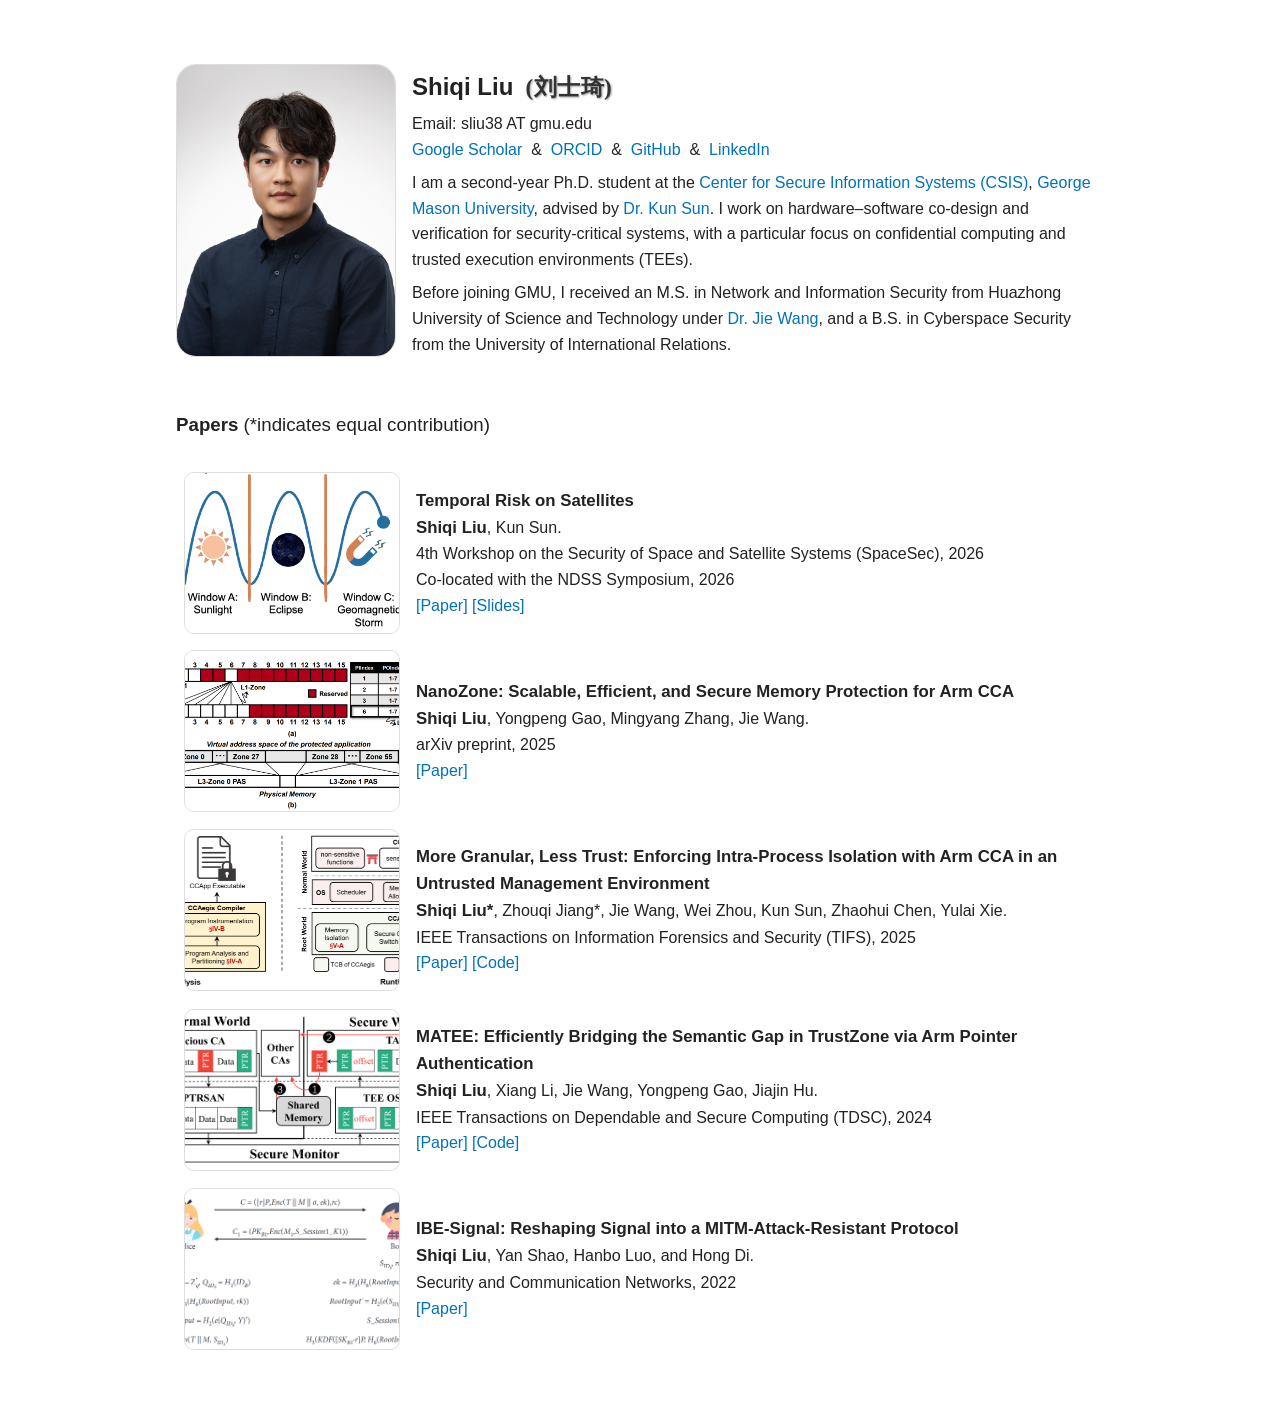
==== index.html @ ce76e2c4 "Update Ph.D. student year and paper links" ====
<!DOCTYPE html>
<html lang="en">

<head>
  <meta charset="utf-8">
  <title>Shiqi Liu's Homepage</title>
  <meta name="viewport" content="width=device-width, initial-scale=1">
  <meta name="description"
  content="Shiqi Liu — Ph.D. student at CSIS, George Mason University. Research focuses on program verification, with an emphasis on security patch verification, and interests in systems security, including confidential computing, trusted execution environments (TEEs), and software–hardware co-design.">
  <link href="res/css/site.css" rel="stylesheet">
</head>

<body>

  <div class="header">
    <div class="container">
      <div class="content-div"></div>
      <div class="row align-items-center">
        <div class="col-md-3 align-column-center">
          <img class="img-fluid avatar" src="res/figs/resume.jpg"
            style="border-radius:20px;border:1px solid #ddd;margin-bottom:5px" alt="profile" loading="lazy">
        </div>
        <div class="col-md-9">
          <h2> Shiqi Liu <span class="zh-name" lang="zh-Hans">(刘士琦)</span> </h2>
          Email: sliu38 AT gmu.edu<br>
          <a href="https://scholar.google.com/citations?user=Jdgy_5MAAAAJ&hl=en" target="_blank" rel="noopener"> Google
            Scholar </a>
          &nbsp;&amp;&nbsp; <a href="https://orcid.org/0000-0002-9164-8069" target="_blank" rel="noopener"> ORCID </a>
          &nbsp;&amp;&nbsp; <a href="https://github.com/erhade" target="_blank" rel="noopener"> GitHub </a>
          &nbsp;&amp;&nbsp; <a href="https://www.linkedin.com/in/shiqi-liu-83b3a9381/" target="_blank" rel="noopener">
            LinkedIn </a>

          <div class="small-div"></div>
          I am a second-year Ph.D. student at the <a href="https://csis.gmu.edu/" target="_blank" rel="noopener">Center
            for Secure
            Information Systems (CSIS)</a>, <a href="https://www.gmu.edu/" target="_blank" rel="noopener"> George Mason
            University</a>,
          advised by <a href="https://csis.gmu.edu/ksun/" target="_blank" rel="noopener"> Dr. Kun Sun</a>. 
          I work on hardware–software co-design and verification for security-critical systems, 
          with a particular focus on confidential computing and trusted execution environments (TEEs).

          <div class="small-div"></div>
          Before joining GMU, I received an M.S. in Network and Information Security from Huazhong University of Science
          and Technology under <a href="http://faculty.hust.edu.cn/wangjie123/zh_CN/index.htm" target="_blank"
            rel="noopener"> Dr. Jie
            Wang</a>, and a B.S. in Cyberspace Security from the University of International
          Relations.
        </div>
      </div>
    </div>
  </div>

  <!-- 
  <div class="container">
    <h3> Activities </h3>
    <ul>
      <li>Talk</li>
      <li class="no-bullet">
        <details>
          <summary>Show more...</summary>
          <ul>
            <li>Reviewing: XYZ.</li>
          </ul>
        </details>
      </li>
    </ul>
  </div> -->

  <div class="container">
    <h3> Papers <span class="" style="font-weight:normal">(*indicates equal contribution)</span></h3>
    <div class="small-div"></div>

    <div class="row align-items-center paper-wrap">
      <div class="col-md-3 align-column-center">
        <a href="res/files/temporal.pdf" target="_blank" rel="noopener">
          <img class="paper-thumb" src="res/figs/spacesec-temporal.png" alt="spacesec-temporal" loading="lazy">
        </a>
      </div>

      <div class="col-md-9">
        <div class="paper">
          <b>Temporal Risk on Satellites</b><br>
          <b>Shiqi Liu</b>, Kun Sun.<br>
          4th Workshop on the Security of Space and Satellite Systems (SpaceSec), 2026<br>
          Co-located with the NDSS Symposium, 2026<br>
          <a href="res/files/temporal.pdf">[Paper]</a>
          <a href="res/files/temporal-slide.pdf">[Slides]</a>
        </div>
      </div>
    </div>

    <div class="row align-items-center paper-wrap">
      <div class="col-md-3 align-column-center">
        <a href="https://arxiv.org/pdf/2506.07034" target="_blank" rel="noopener">
          <img class="paper-thumb" src="res/figs/nanozone.png" alt="NanoZone" loading="lazy">
        </a>
      </div>

      <div class="col-md-9">
        <div class="paper">
          <b>NanoZone: Scalable, Efficient, and Secure Memory Protection for Arm CCA</b><br>
          <b>Shiqi Liu</b>, Yongpeng Gao, Mingyang Zhang, Jie Wang.<br>
          arXiv preprint, 2025<br>
          <a href="https://arxiv.org/pdf/2506.07034">[Paper]</a>
        </div>
      </div>
    </div>

    <div class="row align-items-center paper-wrap">
      <div class="col-md-3 align-column-center">
        <a href="https://doi.org/10.1109/tifs.2025.3634981" target="_blank" rel="noopener">
          <img class="paper-thumb" src="res/figs/ccaegis.png" alt="CCAegis" loading="lazy">
        </a>
      </div>

      <div class="col-md-9">
        <div class="paper">
          <b>More Granular, Less Trust: Enforcing Intra-Process Isolation with Arm CCA in an Untrusted Management Environment</b><br>
          <b>Shiqi Liu*</b>, Zhouqi Jiang*, Jie Wang, Wei Zhou, Kun Sun, Zhaohui Chen, Yulai Xie.<br>
          IEEE Transactions on Information Forensics and Security (TIFS), 2025<br>
          <a href="res/files/CCAegis.pdf">[Paper]</a> <a
            href="https://github.com/erhade/CCAegis">[Code]</a>
        </div>
      </div>
    </div>

    <div class="row align-items-center paper-wrap">
      <div class="col-md-3 align-column-center">
        <a href="https://doi.org/10.1109/TDSC.2024.3445296" target="_blank" rel="noopener">
          <img class="paper-thumb" src="res/figs/matee.png" alt="MATEE" loading="lazy">
        </a>
      </div>

      <div class="col-md-9">
        <div class="paper">
          <b>MATEE: Efficiently Bridging the Semantic Gap in TrustZone via Arm Pointer Authentication</b><br>
          <b>Shiqi Liu</b>, Xiang Li, Jie Wang, Yongpeng Gao, Jiajin Hu.<br>
          IEEE Transactions on Dependable and Secure Computing (TDSC), 2024<br>
          <a href="res/files/MATEE.pdf">[Paper]</a> <a
            href="https://github.com/erhade/MaTEE">[Code]</a>
        </div>
      </div>
    </div>

    <div class="row align-items-center paper-wrap">
      <div class="col-md-3 align-column-center">
        <a href="https://onlinelibrary.wiley.com/doi/epdf/10.1155/2022/8653453" target="_blank" rel="noopener">
          <img class="paper-thumb" src="res/figs/ibe-signal.png" alt="IBE-Signal" loading="lazy">
        </a>
      </div>

      <div class="col-md-9">
        <div class="paper">
          <b>IBE-Signal: Reshaping Signal into a MITM-Attack-Resistant Protocol</b><br>
          <b>Shiqi Liu</b>, Yan Shao, Hanbo Luo, and Hong Di.<br>
          Security and Communication Networks, 2022<br>
          <a href="https://onlinelibrary.wiley.com/doi/epdf/10.1155/2022/8653453">[Paper]</a>
        </div>
      </div>
    </div>

    <div class="section-div"></div>
  </div>

</body>

</html>
---- res/css/site.css ----
:root {
  --link: #0071bc;
  --link-hover: #208799;
  --text: #222;
  --muted: #666;
}

* {
  box-sizing: border-box
}

html,
body {
  margin: 0;
  padding: 0;
  color: var(--text);
  font: 16px/1.6 -apple-system, BlinkMacSystemFont, "Segoe UI", Roboto, Helvetica, Arial
}

a:link,
a:visited {
  color: var(--link);
  text-decoration: none
}

a:hover {
  color: var(--link-hover);
  text-decoration: none
}

.container {
  max-width: 960px;
  margin: 0 auto;
  padding: 0 16px
}

.header {
  font-family: Arial;
  padding: 2rem 1rem
}

.img-fluid {
  max-width: 100%;
  height: auto
}

.row {
  display: flex;
  flex-wrap: wrap;
  align-items: center;
  margin-left: -8px;
  margin-right: -8px
}

[class^="col-"],
[class*=" col-"] {
  padding-left: 8px;
  padding-right: 8px
}

.col-md-3,
.col-md-9 {
  width: 100%
}

@media(min-width:768px) {
  .col-md-3 {
    width: 25%
  }

  .col-md-9 {
    width: 75%
  }
}

.align-items-center {
  align-items: center
}

.align-column-center {
  display: flex;
  flex-direction: column;
  justify-content: center
}

.avatar {
  display: block;
  margin: 0 auto 5px;
  border-radius: 20px;
  border: 1px solid #ddd;
}

hr {
  border: 0;
  height: 1px;
  background-image: linear-gradient(to right, rgba(0, 113, 188, 0.2), rgba(0, 0, 0, 0.1), rgba(0, 113, 188, 0.2));
  margin: 20px 0
}

.gap-20 {
  height: 20px
}

.gap-10 {
  height: 10px
}

.section-div {
  height: 3em
}

.content-div {
  height: 2em
}

.small-div {
  height: .5em
}

code {
  background: rgba(0, 0, 0, .05);
  padding: 0 4px;
  border-radius: 4px
}

h2 {
  margin: 0 0 4px
}

h3 {
  margin: 16px 0 8px
}

ul {
  padding-left: 20px
}

.no-bullet {
  list-style: none;
  margin-left: 0
}

.paper {
  margin: 16px 0
}

.paper b {
  font-size: 1.05rem
}

.muted {
  color: var(--muted)
}

.zh-name {
  font-family: "STKaiti", "KaiTi", "KaiTi_GB2312", "Songti SC", "Noto Serif SC", "SimSun", serif;
  font-weight: 600;
  color: #333;
  text-shadow: 1px 1px 2px rgba(0, 0, 0, .4);
  margin-left: .35rem;
  letter-spacing: .02em;
  font-size: 0.95em;
}

.paper-wrap {
  margin: 16px 0;
}

.paper-thumb {
  width: 100%;
  display: block;
  border-radius: 10px;
  border: 1px solid #ddd;
  object-fit: cover;
  aspect-ratio: 4 / 3;
}

@media (max-width: 767px) {
  .paper-thumb {
    margin-bottom: 8px;
  }
}
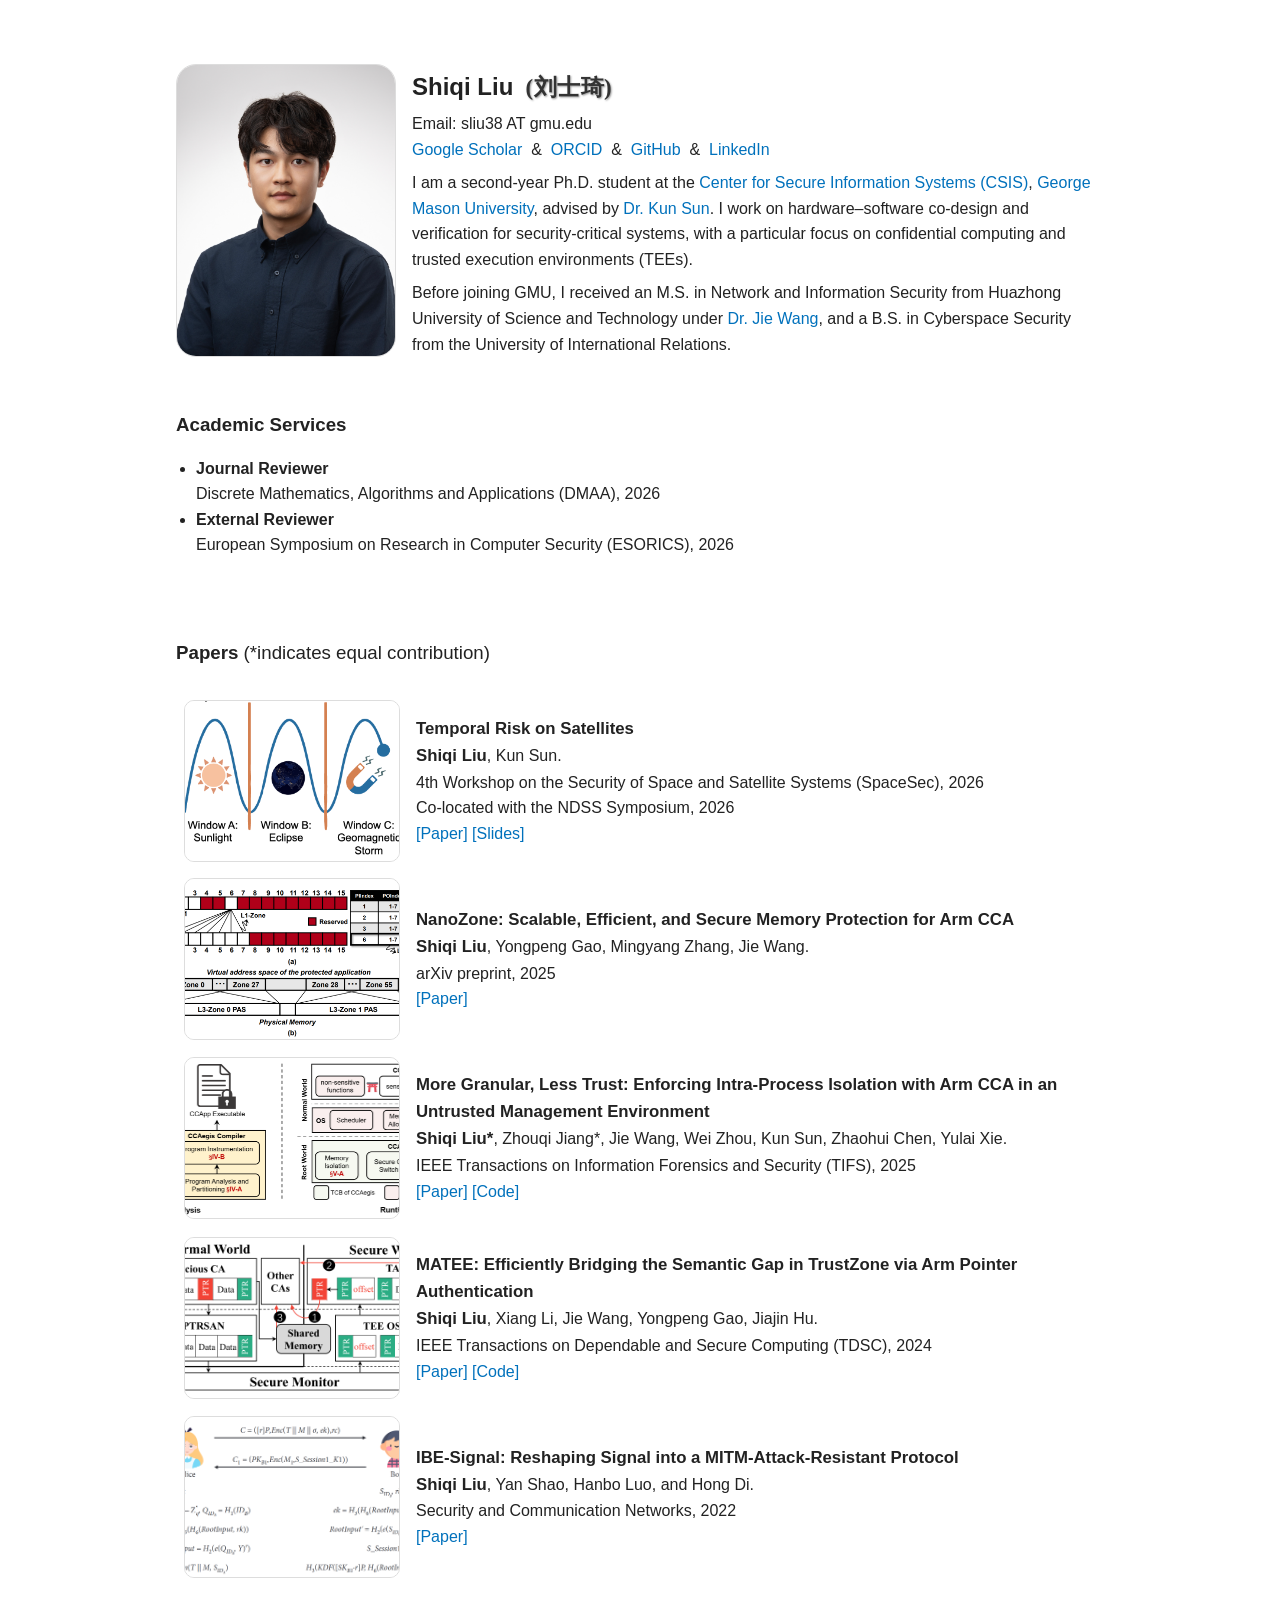
==== commit 844ce428: "Add academic services section to index.html Added academic services section with journal and externa" ====
--- a/index.html
+++ b/index.html
@@ -65,6 +65,22 @@
       </li>
     </ul>
   </div> -->
+
+    <div class="container">
+    <h3> Academic Services </h3>
+    <ul>
+      <li>
+        <b>Journal Reviewer</b><br>
+        Discrete Mathematics, Algorithms and Applications (DMAA), 2026
+      </li>
+      <li>
+        <b>External Reviewer</b><br>
+        European Symposium on Research in Computer Security (ESORICS), 2026
+      </li>
+    </ul>
+
+    <div class="section-div"></div>
+  </div>
 
   <div class="container">
     <h3> Papers <span class="" style="font-weight:normal">(*indicates equal contribution)</span></h3>
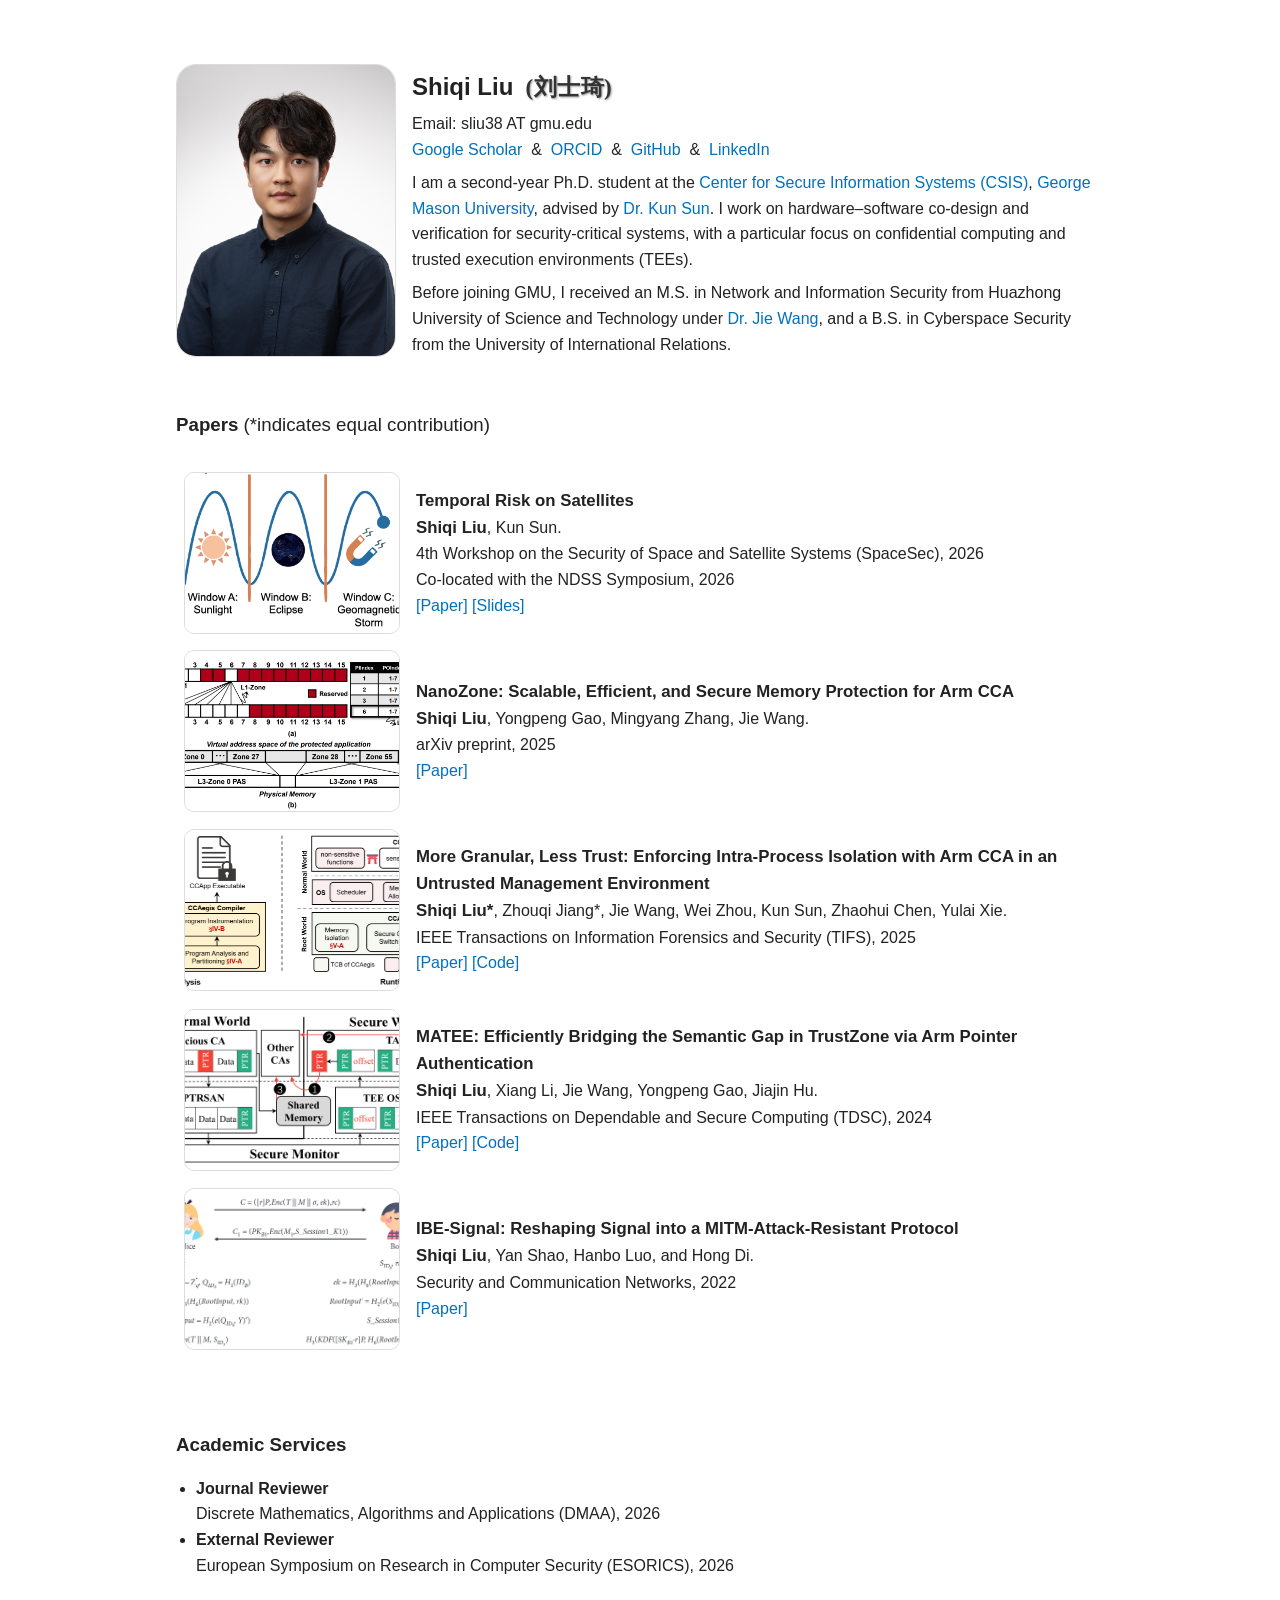
==== commit 840d550b: "Restore Academic Services section in index.html" ====
--- a/index.html
+++ b/index.html
@@ -65,22 +65,6 @@
       </li>
     </ul>
   </div> -->
-
-    <div class="container">
-    <h3> Academic Services </h3>
-    <ul>
-      <li>
-        <b>Journal Reviewer</b><br>
-        Discrete Mathematics, Algorithms and Applications (DMAA), 2026
-      </li>
-      <li>
-        <b>External Reviewer</b><br>
-        European Symposium on Research in Computer Security (ESORICS), 2026
-      </li>
-    </ul>
-
-    <div class="section-div"></div>
-  </div>
 
   <div class="container">
     <h3> Papers <span class="" style="font-weight:normal">(*indicates equal contribution)</span></h3>
@@ -178,6 +162,22 @@
     <div class="section-div"></div>
   </div>
 
+      <div class="container">
+    <h3> Academic Services </h3>
+    <ul>
+      <li>
+        <b>Journal Reviewer</b><br>
+        Discrete Mathematics, Algorithms and Applications (DMAA), 2026
+      </li>
+      <li>
+        <b>External Reviewer</b><br>
+        European Symposium on Research in Computer Security (ESORICS), 2026
+      </li>
+    </ul>
+
+    <div class="section-div"></div>
+  </div>
+
 </body>
 
 </html>
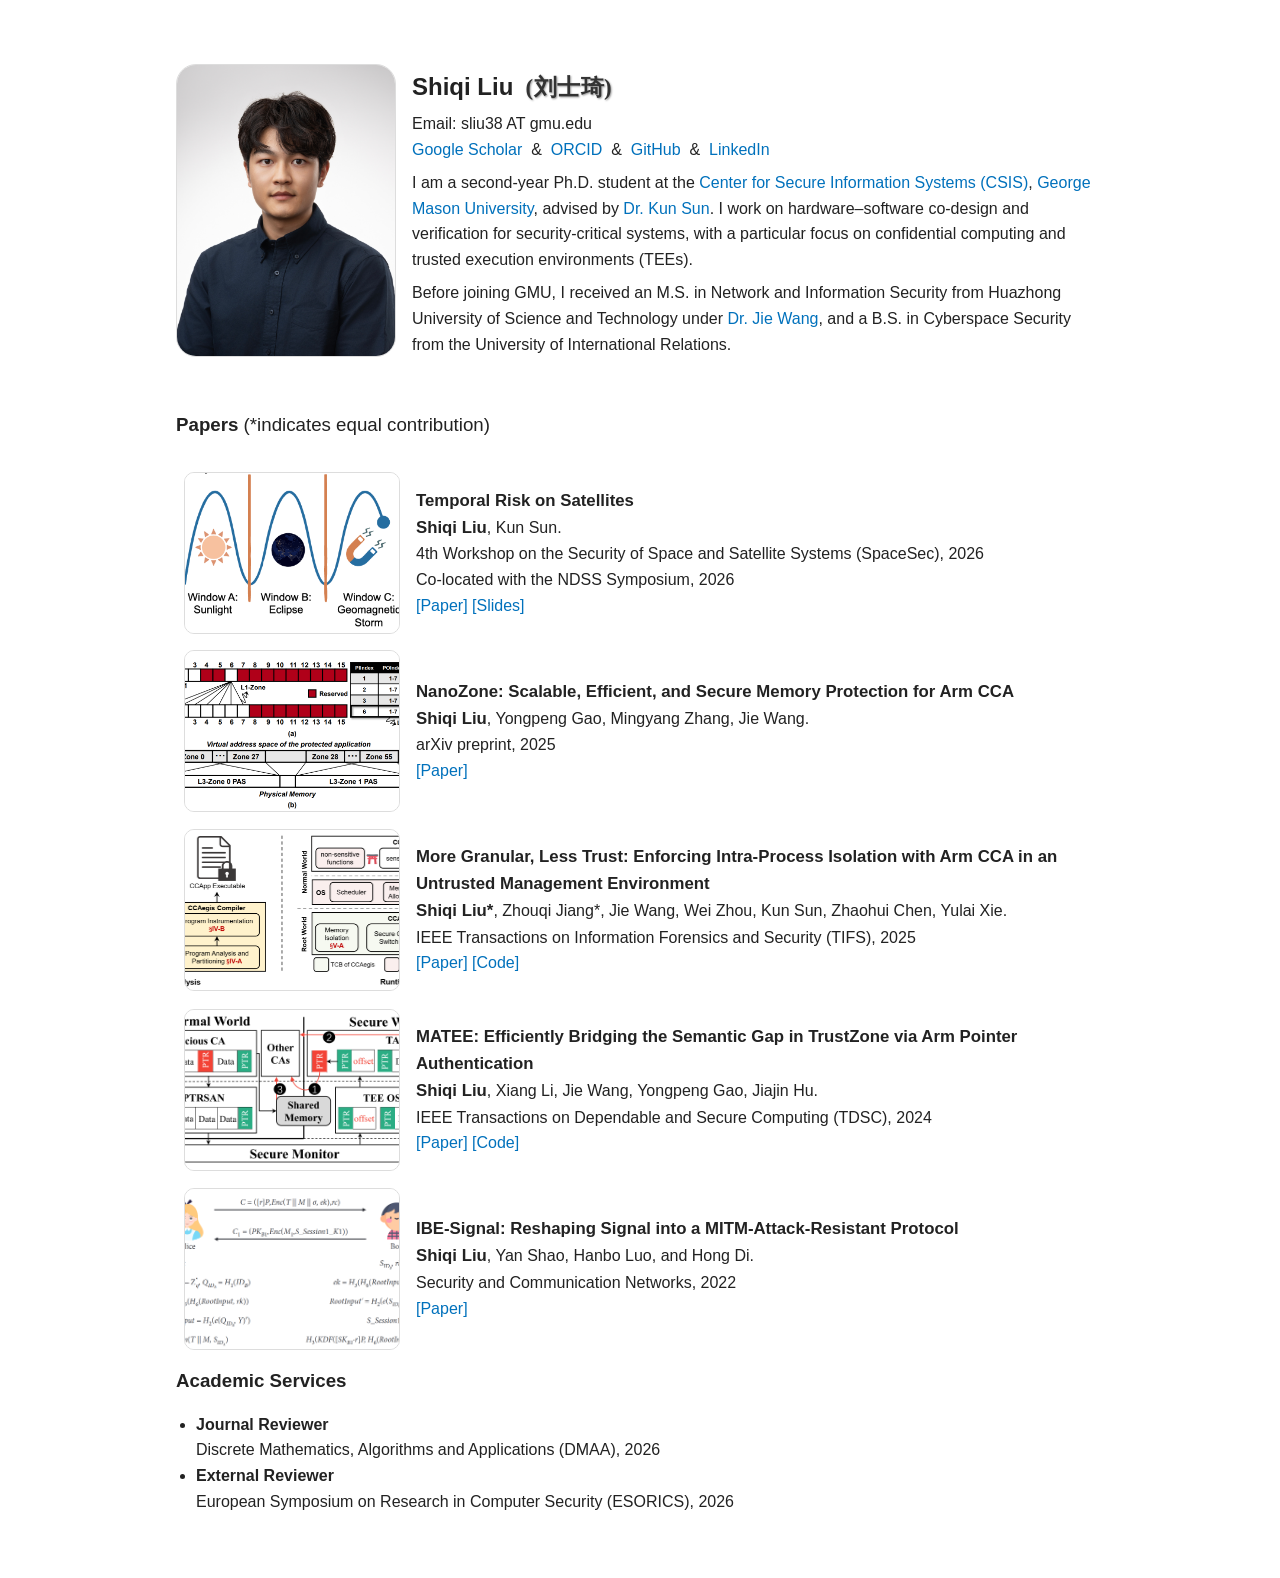
==== commit daeeabe4: "Remove empty section div and fix container structure" ====
--- a/index.html
+++ b/index.html
@@ -158,11 +158,9 @@
         </div>
       </div>
     </div>
-
-    <div class="section-div"></div>
   </div>
 
-      <div class="container">
+  <div class="container">
     <h3> Academic Services </h3>
     <ul>
       <li>
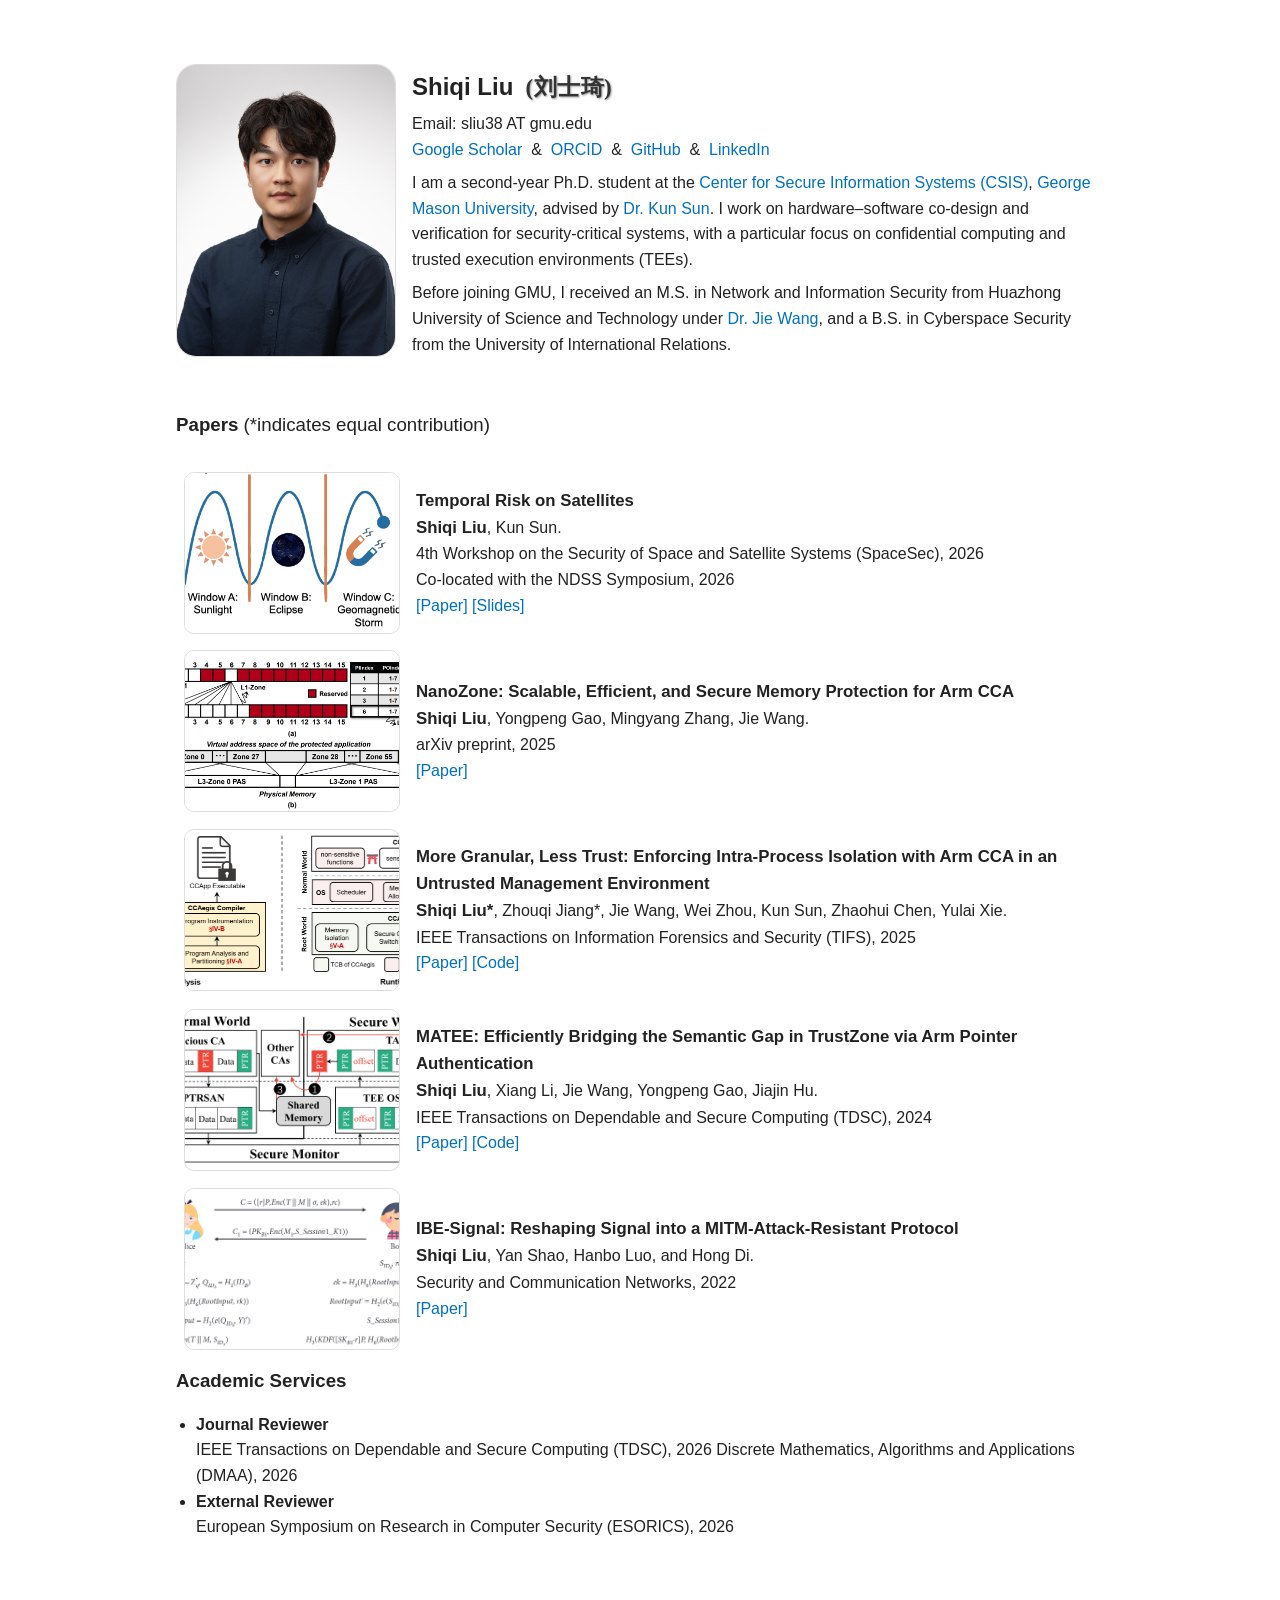
==== commit 97135ee1: "Add IEEE Transactions as journal reviewer" ====
--- a/index.html
+++ b/index.html
@@ -165,6 +165,7 @@
     <ul>
       <li>
         <b>Journal Reviewer</b><br>
+        IEEE Transactions on Dependable and Secure Computing (TDSC), 2026
         Discrete Mathematics, Algorithms and Applications (DMAA), 2026
       </li>
       <li>
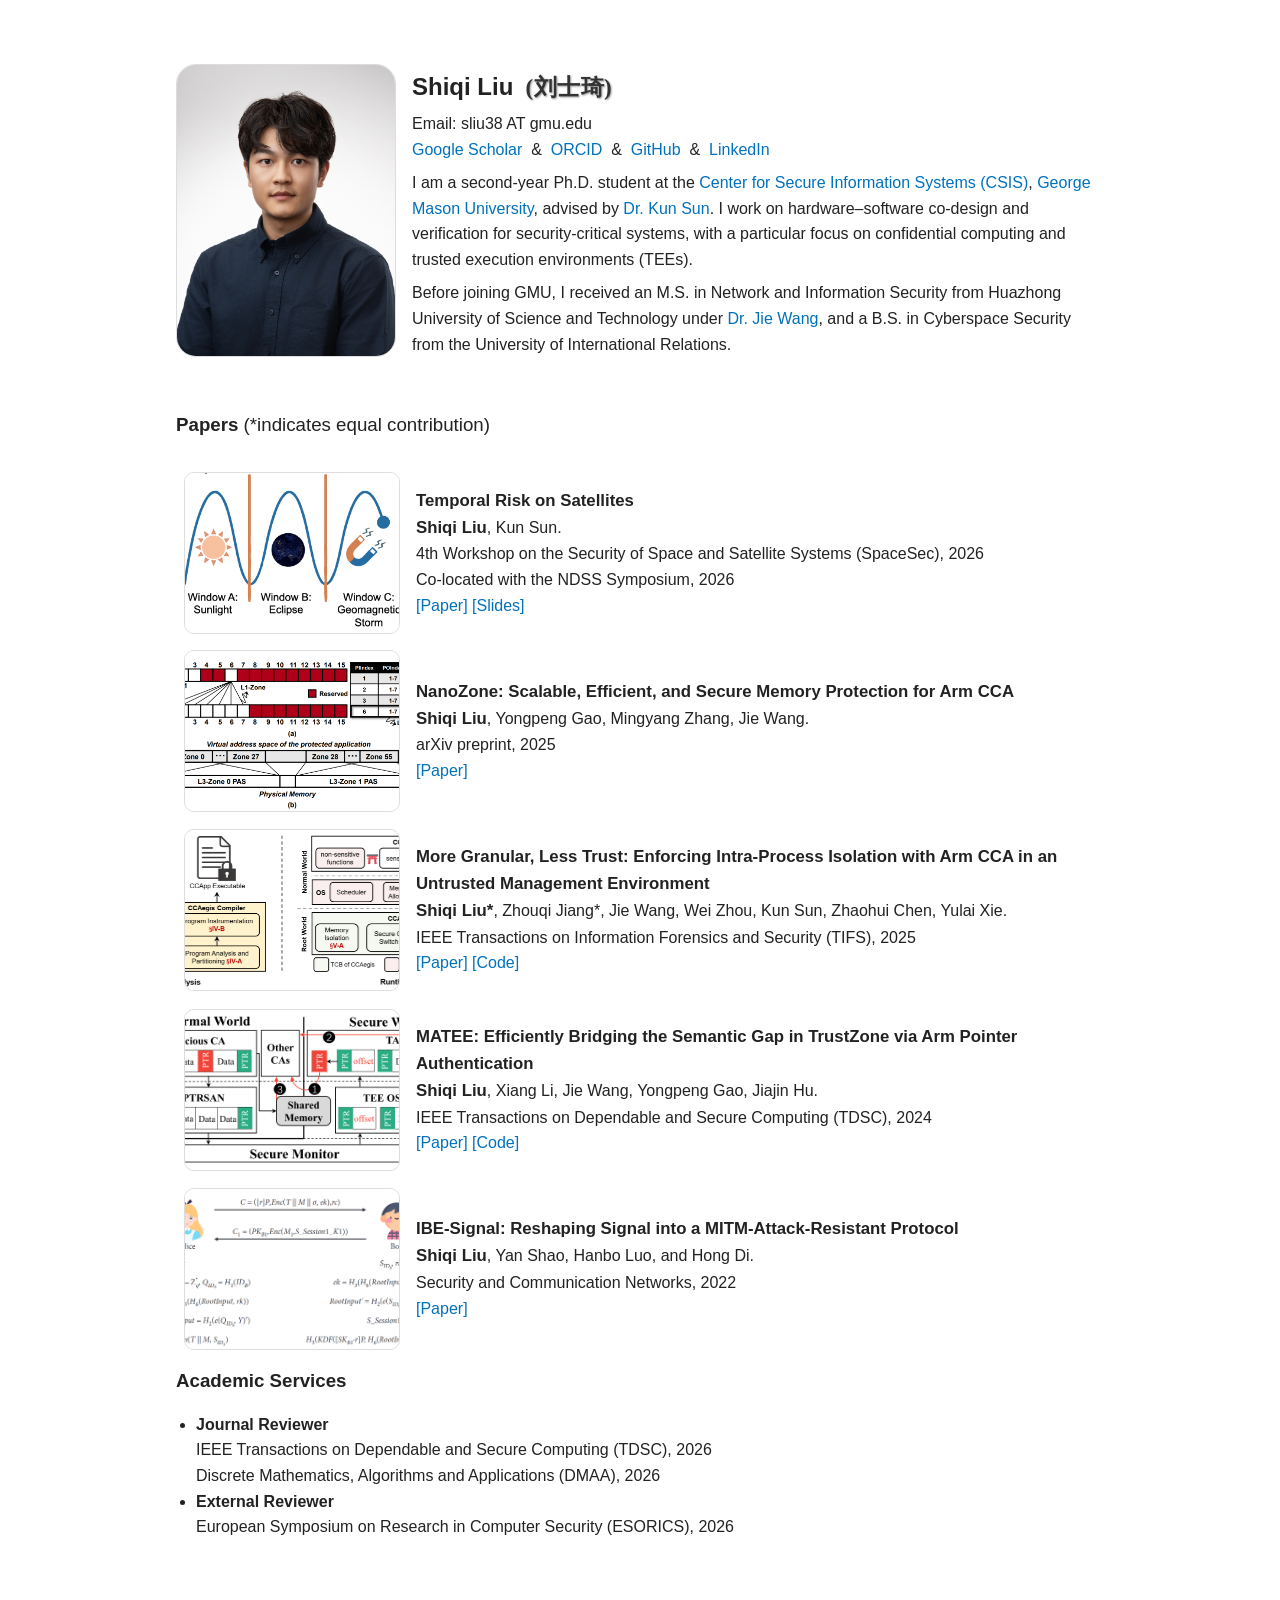
==== commit f5e3f447: "Fix HTML formatting for reviewer list" ====
--- a/index.html
+++ b/index.html
@@ -165,12 +165,12 @@
     <ul>
       <li>
         <b>Journal Reviewer</b><br>
-        IEEE Transactions on Dependable and Secure Computing (TDSC), 2026
-        Discrete Mathematics, Algorithms and Applications (DMAA), 2026
+        IEEE Transactions on Dependable and Secure Computing (TDSC), 2026 <br>
+        Discrete Mathematics, Algorithms and Applications (DMAA), 2026 <br>
       </li>
       <li>
         <b>External Reviewer</b><br>
-        European Symposium on Research in Computer Security (ESORICS), 2026
+        European Symposium on Research in Computer Security (ESORICS), 2026 <br>
       </li>
     </ul>
 
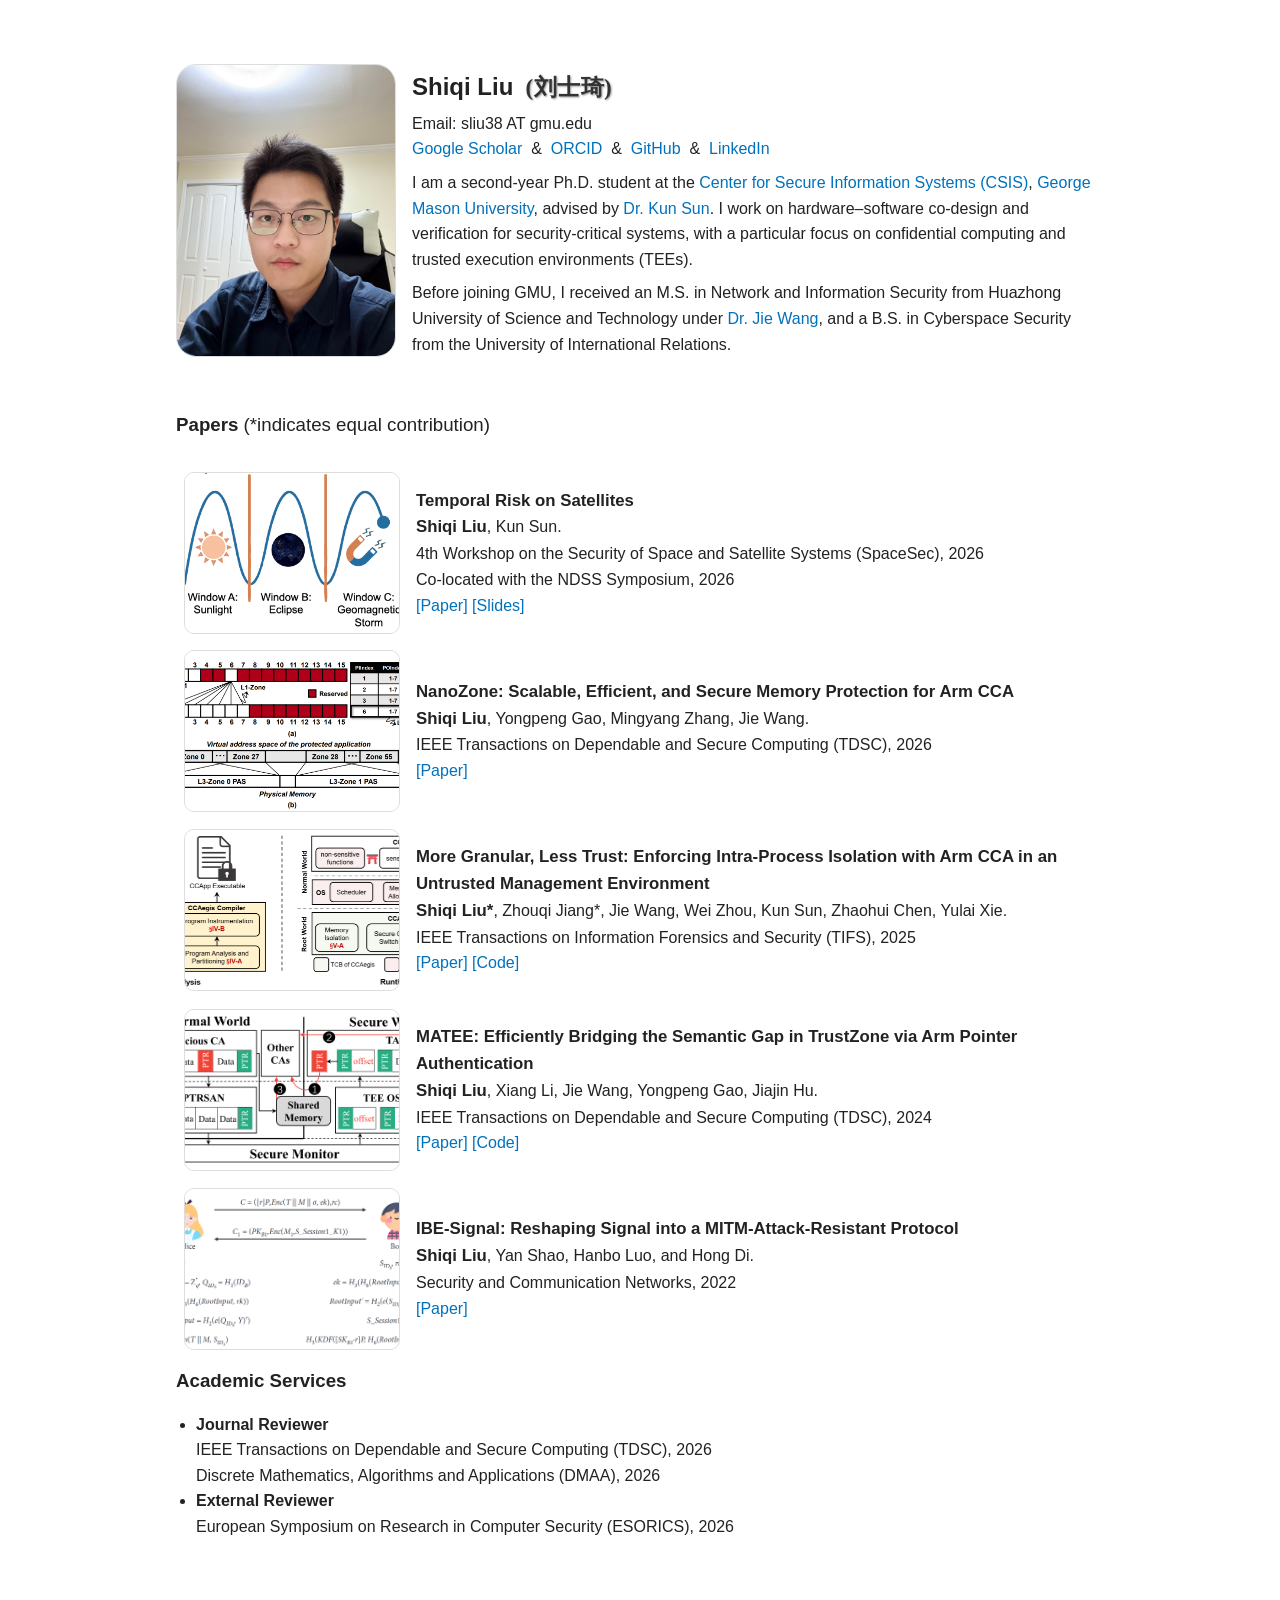
==== commit f309a62b: "Update NanoZone publication and host paper PDF" ====
--- a/index.html
+++ b/index.html
@@ -91,7 +91,7 @@
 
     <div class="row align-items-center paper-wrap">
       <div class="col-md-3 align-column-center">
-        <a href="https://arxiv.org/pdf/2506.07034" target="_blank" rel="noopener">
+        <a href="res/files/NanoZone.pdf" target="_blank" rel="noopener">
           <img class="paper-thumb" src="res/figs/nanozone.png" alt="NanoZone" loading="lazy">
         </a>
       </div>
@@ -100,8 +100,8 @@
         <div class="paper">
           <b>NanoZone: Scalable, Efficient, and Secure Memory Protection for Arm CCA</b><br>
           <b>Shiqi Liu</b>, Yongpeng Gao, Mingyang Zhang, Jie Wang.<br>
-          arXiv preprint, 2025<br>
-          <a href="https://arxiv.org/pdf/2506.07034">[Paper]</a>
+          IEEE Transactions on Dependable and Secure Computing (TDSC), 2026<br>
+          <a href="res/files/NanoZone.pdf">[Paper]</a>
         </div>
       </div>
     </div>
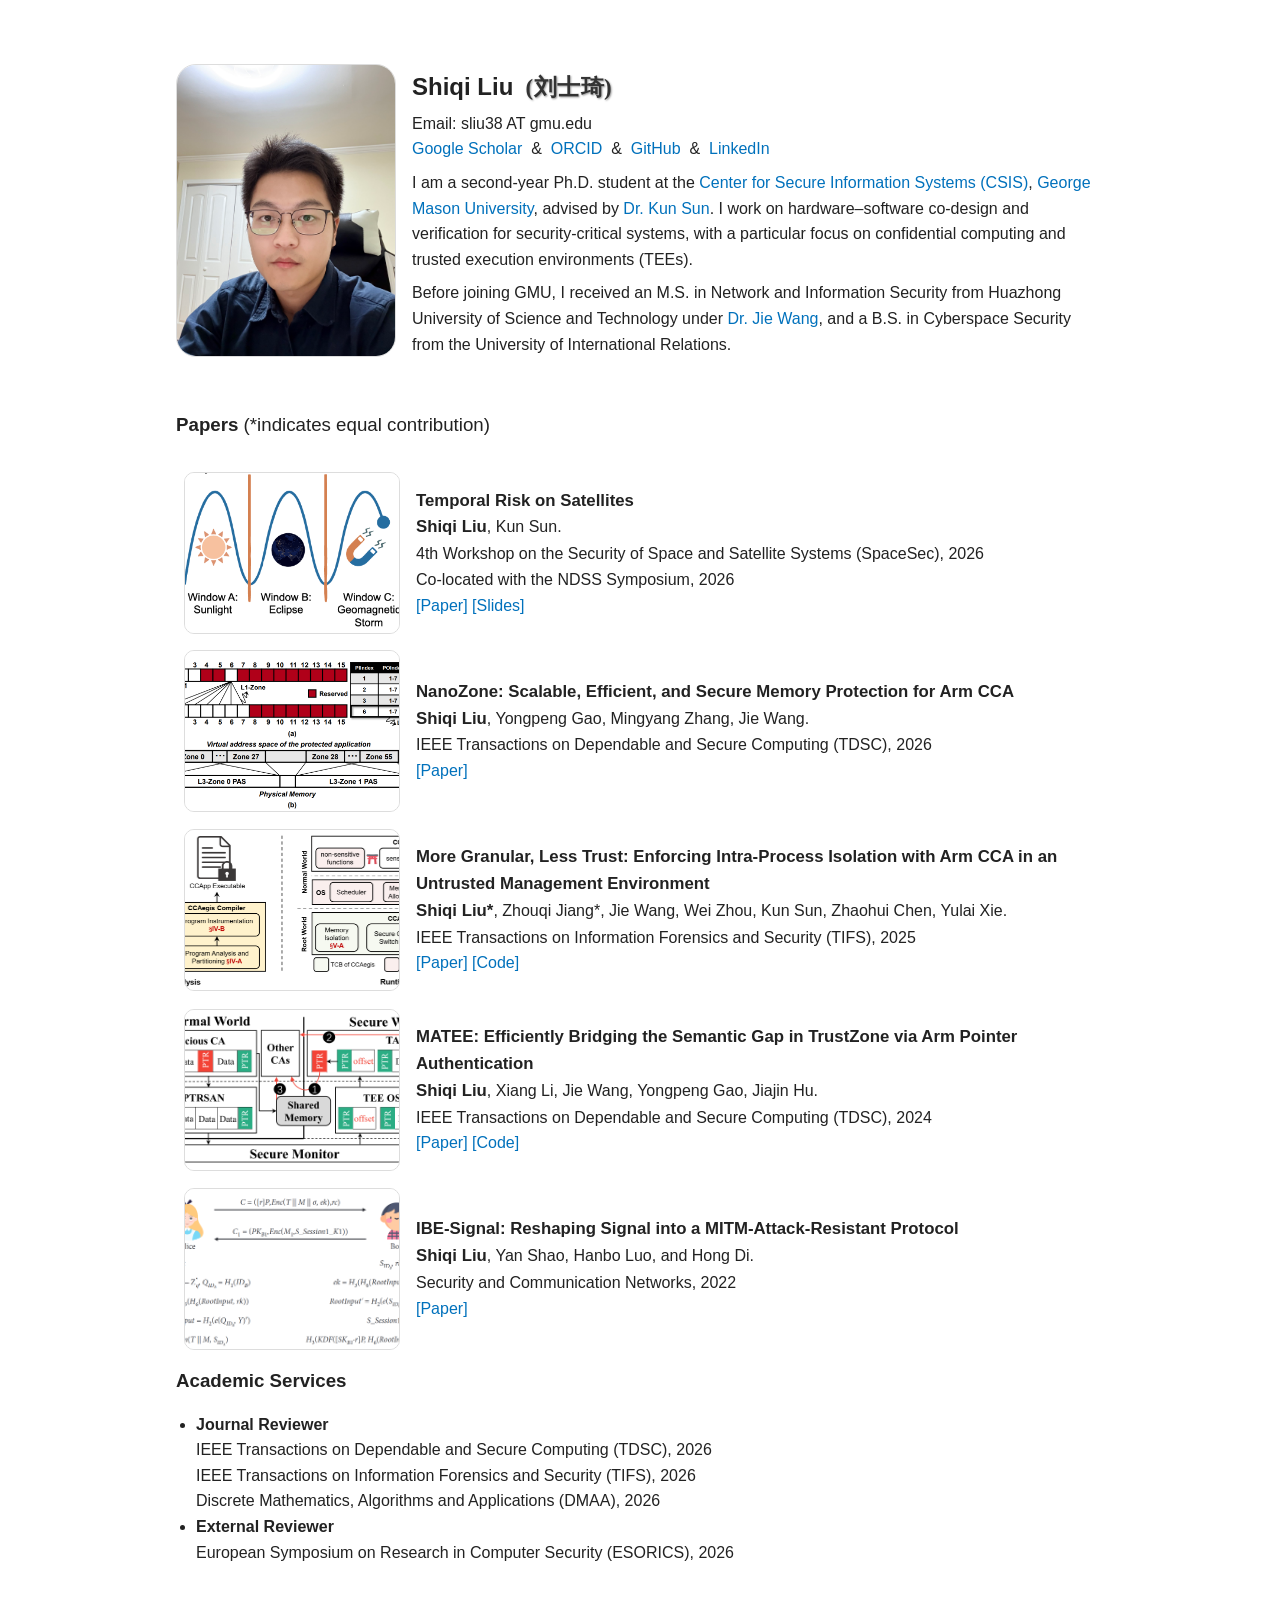
==== commit a4edc9e9: "Add IEEE Transactions on Information Forensics and Security" ====
--- a/index.html
+++ b/index.html
@@ -166,6 +166,7 @@
       <li>
         <b>Journal Reviewer</b><br>
         IEEE Transactions on Dependable and Secure Computing (TDSC), 2026 <br>
+        IEEE Transactions on Information Forensics and Security (TIFS), 2026 <br>
         Discrete Mathematics, Algorithms and Applications (DMAA), 2026 <br>
       </li>
       <li>
